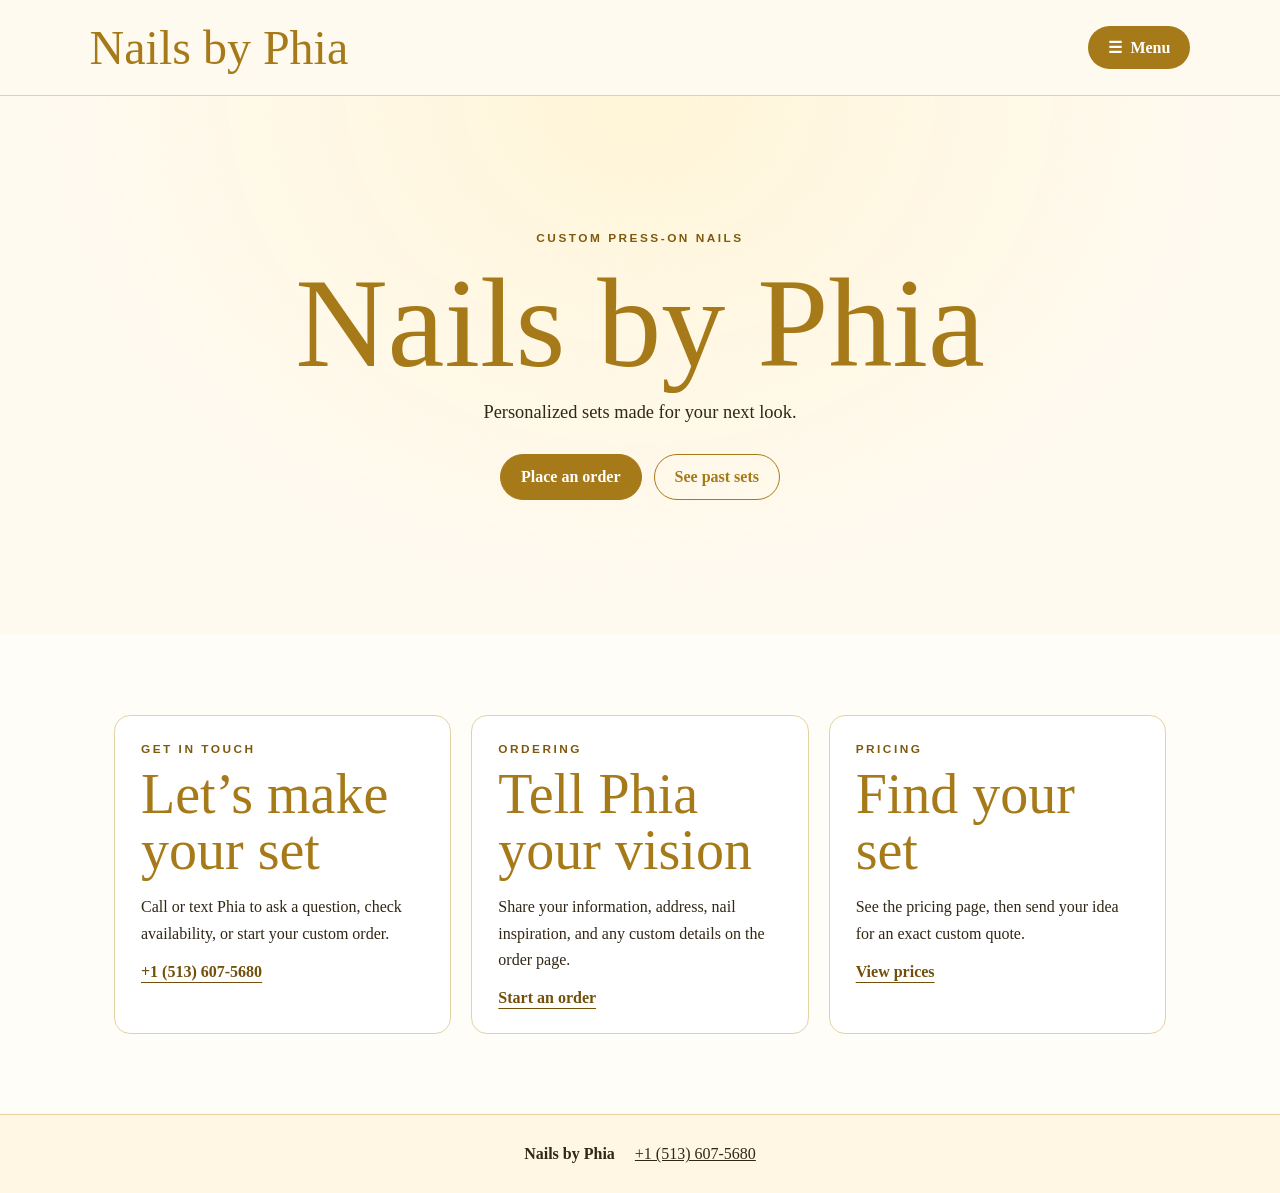
==== nails-by-phia/index.html @ 2a518c28 "Rename Nails by Phia site and add ordering pages" ====
<!DOCTYPE html>
<html lang="en">
<head>
  <meta charset="UTF-8">
  <meta name="viewport" content="width=device-width, initial-scale=1">
  <meta name="description" content="Custom press-on nails by Nails by Phia.">
  <title>Nails by Phia | Custom Press-On Nails</title>
  <link rel="stylesheet" href="styles.css">
</head>
<body>
  <header class="site-header">
    <a class="brand" href="index.html">Nails by Phia</a>
    <details class="site-menu"><summary><span aria-hidden="true">&#9776;</span>Menu</summary><nav aria-label="Nails by Phia menu"><a href="index.html" aria-current="page">Home</a><a href="prices/">Prices</a><a href="gallery/">Past sets</a><a href="order/">Place an order</a><a href="tel:+15136075680">Call or text Phia</a><a href="../index.html">Devastating Dobermans</a></nav></details>
  </header>
  <main>
    <section class="hero"><p class="eyebrow">Custom press-on nails</p><h1>Nails by Phia</h1><p>Personalized sets made for your next look.</p><div class="actions"><a class="button" href="order/">Place an order</a><a class="button button-light" href="gallery/">See past sets</a></div></section>
    <section class="content-grid" aria-label="Nails by Phia details">
      <article class="feature-card"><p class="eyebrow">Get in touch</p><h2>Let’s make your set</h2><p>Call or text Phia to ask a question, check availability, or start your custom order.</p><a class="text-link" href="tel:+15136075680">+1 (513) 607-5680</a></article>
      <article class="feature-card"><p class="eyebrow">Ordering</p><h2>Tell Phia your vision</h2><p>Share your information, address, nail inspiration, and any custom details on the order page.</p><a class="text-link" href="order/">Start an order</a></article>
      <article class="feature-card"><p class="eyebrow">Pricing</p><h2>Find your set</h2><p>See the pricing page, then send your idea for an exact custom quote.</p><a class="text-link" href="prices/">View prices</a></article>
    </section>
  </main>
  <footer><strong>Nails by Phia</strong><a href="tel:+15136075680">+1 (513) 607-5680</a></footer><script src="menu.js"></script>
</body>
</html>
---- nails-by-phia/styles.css ----
:root { --gold:#a77a19; --gold-light:#f7edcf; --ink:#312715; --paper:#fffdf7; --line:#e5d2a4; }
* { box-sizing:border-box; } html { scroll-behavior:smooth; } body { margin:0; background:var(--paper); color:var(--ink); font-family:Georgia,"Times New Roman",serif; }
.site-header { display:flex; align-items:center; justify-content:space-between; gap:20px; padding:20px 7%; border-bottom:1px solid var(--line); background:#fffaf0; }
.brand,h1,h2 { color:var(--gold); font-family:"Brush Script MT","Segoe Script","Lucida Handwriting",cursive; font-weight:400; }.brand { font-size:clamp(2rem,5vw,3rem); text-decoration:none; }.site-menu { position:relative; }.site-menu summary { list-style:none; padding:12px 20px; border-radius:999px; background:var(--gold); color:#fff; cursor:pointer; font-weight:bold; }.site-menu summary::-webkit-details-marker { display:none; }.site-menu summary span { margin-right:8px; }
.site-menu nav { position:absolute; z-index:3; top:calc(100% + 10px); right:0; display:flex; flex-direction:column; width:min(250px,calc(100vw - 48px)); padding:10px; border:1px solid var(--line); border-radius:14px; background:#fffdf7; box-shadow:0 12px 32px #31271520; }.site-menu nav a { padding:11px 13px; border-radius:8px; color:var(--ink); text-decoration:none; }.site-menu nav a:hover,.site-menu nav a[aria-current="page"] { background:var(--gold-light); }
.hero { padding:clamp(75px,12vw,135px) 24px; text-align:center; background:radial-gradient(ellipse at top,#fff5d8,transparent 65%),#fffaf0; }.eyebrow { margin:0; color:#7e5a0f; font:700 .74rem/1.2 Arial,sans-serif; letter-spacing:2.5px; text-transform:uppercase; }h1 { margin:18px 0 12px; font-size:clamp(4.5rem,12vw,8rem); line-height:.95; }h2 { margin:10px 0; font-size:clamp(2.4rem,5vw,3.5rem); line-height:1; }.hero>p:not(.eyebrow) { max-width:480px; margin:0 auto 26px; font-size:1.15rem; line-height:1.7; }.actions { display:flex; flex-wrap:wrap; justify-content:center; gap:12px; }
.button { display:inline-block; padding:13px 20px; border:1px solid var(--gold); border-radius:999px; background:var(--gold); color:white; text-decoration:none; font-weight:bold; cursor:pointer; }.button:hover { background:#805b0e; }.button-light { background:transparent; color:var(--gold); }.button-light:hover { color:#fff; }.content-grid,.page-content { max-width:1100px; margin:auto; padding:clamp(42px,8vw,80px) 24px; }.content-grid { display:grid; grid-template-columns:repeat(3,minmax(0,1fr)); gap:20px; }.feature-card,.panel,.price-card,.gallery-slot { padding:26px; border:1px solid var(--line); border-radius:16px; background:#fff; }.feature-card p:not(.eyebrow),.panel p,.price-card p,.gallery-slot p { line-height:1.65; }.text-link { color:#72500c; font-weight:bold; text-underline-offset:5px; }.page-intro { max-width:700px; margin:0 auto 38px; text-align:center; }.page-intro p { line-height:1.7; }.price-grid,.gallery-grid { display:grid; grid-template-columns:repeat(auto-fit,minmax(205px,1fr)); gap:18px; }.price-card h2 { font-size:2.1rem; }.price { display:block; color:var(--gold); font-size:1.15rem; font-weight:bold; }.notice { margin-top:28px; padding:18px; border-left:4px solid var(--gold); background:var(--gold-light); line-height:1.6; }
.order-form { display:grid; gap:18px; max-width:720px; margin:auto; }.form-row { display:grid; grid-template-columns:1fr 1fr; gap:18px; }label { display:grid; gap:8px; font-weight:bold; }input,textarea { width:100%; padding:12px; border:1px solid #cbb57e; border-radius:8px; background:#fffdf8; color:var(--ink); font:inherit; }textarea { min-height:130px; resize:vertical; }.form-note { margin:0; line-height:1.55; font-size:.92rem; }.gallery-slot { display:grid; min-height:285px; place-items:center; border:2px dashed var(--line); background:#fffaf0; text-align:center; }footer { display:flex; justify-content:center; gap:20px; padding:30px 24px; border-top:1px solid var(--line); background:#fff7e3; }footer a { color:var(--ink); }a:focus-visible,button:focus-visible,input:focus-visible,textarea:focus-visible,summary:focus-visible { outline:3px solid #72500c; outline-offset:4px; }@media(max-width:700px){.content-grid,.form-row { grid-template-columns:1fr; }.site-menu nav { left:50%; right:auto; transform:translateX(-50%); }}
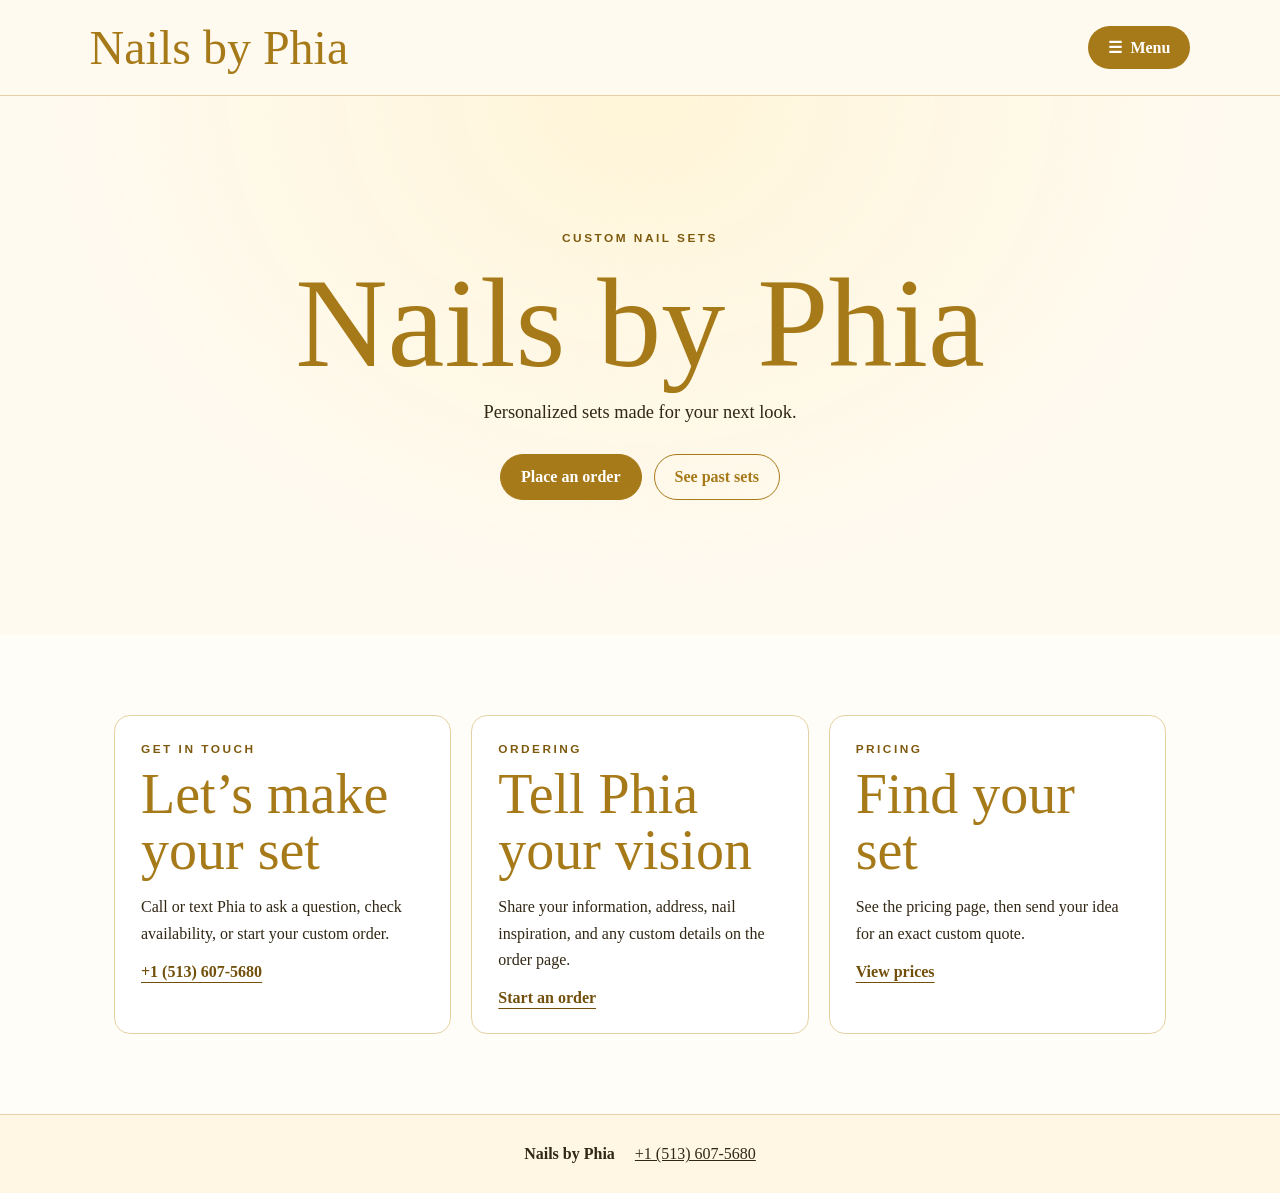
==== commit f5646bb5: "Rename Nails by Phia custom sets" ====
--- a/nails-by-phia/index.html
+++ b/nails-by-phia/index.html
@@ -3,8 +3,8 @@
 <head>
   <meta charset="UTF-8">
   <meta name="viewport" content="width=device-width, initial-scale=1">
-  <meta name="description" content="Custom press-on nails by Nails by Phia.">
-  <title>Nails by Phia | Custom Press-On Nails</title>
+  <meta name="description" content="Custom nail sets by Nails by Phia.">
+  <title>Nails by Phia | Custom Nail Sets</title>
   <link rel="stylesheet" href="styles.css">
 </head>
 <body>
@@ -13,7 +13,7 @@
     <details class="site-menu"><summary><span aria-hidden="true">&#9776;</span>Menu</summary><nav aria-label="Nails by Phia menu"><a href="index.html" aria-current="page">Home</a><a href="prices/">Prices</a><a href="gallery/">Past sets</a><a href="order/">Place an order</a><a href="tel:+15136075680">Call or text Phia</a><a href="../index.html">Devastating Dobermans</a></nav></details>
   </header>
   <main>
-    <section class="hero"><p class="eyebrow">Custom press-on nails</p><h1>Nails by Phia</h1><p>Personalized sets made for your next look.</p><div class="actions"><a class="button" href="order/">Place an order</a><a class="button button-light" href="gallery/">See past sets</a></div></section>
+    <section class="hero"><p class="eyebrow">Custom Nail Sets</p><h1>Nails by Phia</h1><p>Personalized sets made for your next look.</p><div class="actions"><a class="button" href="order/">Place an order</a><a class="button button-light" href="gallery/">See past sets</a></div></section>
     <section class="content-grid" aria-label="Nails by Phia details">
       <article class="feature-card"><p class="eyebrow">Get in touch</p><h2>Let’s make your set</h2><p>Call or text Phia to ask a question, check availability, or start your custom order.</p><a class="text-link" href="tel:+15136075680">+1 (513) 607-5680</a></article>
       <article class="feature-card"><p class="eyebrow">Ordering</p><h2>Tell Phia your vision</h2><p>Share your information, address, nail inspiration, and any custom details on the order page.</p><a class="text-link" href="order/">Start an order</a></article>
--- a/nails-by-phia/styles.css
+++ b/nails-by-phia/styles.css
@@ -5,4 +5,9 @@
 .site-menu nav { position:absolute; z-index:3; top:calc(100% + 10px); right:0; display:flex; flex-direction:column; width:min(250px,calc(100vw - 48px)); padding:10px; border:1px solid var(--line); border-radius:14px; background:#fffdf7; box-shadow:0 12px 32px #31271520; }.site-menu nav a { padding:11px 13px; border-radius:8px; color:var(--ink); text-decoration:none; }.site-menu nav a:hover,.site-menu nav a[aria-current="page"] { background:var(--gold-light); }
 .hero { padding:clamp(75px,12vw,135px) 24px; text-align:center; background:radial-gradient(ellipse at top,#fff5d8,transparent 65%),#fffaf0; }.eyebrow { margin:0; color:#7e5a0f; font:700 .74rem/1.2 Arial,sans-serif; letter-spacing:2.5px; text-transform:uppercase; }h1 { margin:18px 0 12px; font-size:clamp(4.5rem,12vw,8rem); line-height:.95; }h2 { margin:10px 0; font-size:clamp(2.4rem,5vw,3.5rem); line-height:1; }.hero>p:not(.eyebrow) { max-width:480px; margin:0 auto 26px; font-size:1.15rem; line-height:1.7; }.actions { display:flex; flex-wrap:wrap; justify-content:center; gap:12px; }
 .button { display:inline-block; padding:13px 20px; border:1px solid var(--gold); border-radius:999px; background:var(--gold); color:white; text-decoration:none; font-weight:bold; cursor:pointer; }.button:hover { background:#805b0e; }.button-light { background:transparent; color:var(--gold); }.button-light:hover { color:#fff; }.content-grid,.page-content { max-width:1100px; margin:auto; padding:clamp(42px,8vw,80px) 24px; }.content-grid { display:grid; grid-template-columns:repeat(3,minmax(0,1fr)); gap:20px; }.feature-card,.panel,.price-card,.gallery-slot { padding:26px; border:1px solid var(--line); border-radius:16px; background:#fff; }.feature-card p:not(.eyebrow),.panel p,.price-card p,.gallery-slot p { line-height:1.65; }.text-link { color:#72500c; font-weight:bold; text-underline-offset:5px; }.page-intro { max-width:700px; margin:0 auto 38px; text-align:center; }.page-intro p { line-height:1.7; }.price-grid,.gallery-grid { display:grid; grid-template-columns:repeat(auto-fit,minmax(205px,1fr)); gap:18px; }.price-card h2 { font-size:2.1rem; }.price { display:block; color:var(--gold); font-size:1.15rem; font-weight:bold; }.notice { margin-top:28px; padding:18px; border-left:4px solid var(--gold); background:var(--gold-light); line-height:1.6; }
-.order-form { display:grid; gap:18px; max-width:720px; margin:auto; }.form-row { display:grid; grid-template-columns:1fr 1fr; gap:18px; }label { display:grid; gap:8px; font-weight:bold; }input,textarea { width:100%; padding:12px; border:1px solid #cbb57e; border-radius:8px; background:#fffdf8; color:var(--ink); font:inherit; }textarea { min-height:130px; resize:vertical; }.form-note { margin:0; line-height:1.55; font-size:.92rem; }.gallery-slot { display:grid; min-height:285px; place-items:center; border:2px dashed var(--line); background:#fffaf0; text-align:center; }footer { display:flex; justify-content:center; gap:20px; padding:30px 24px; border-top:1px solid var(--line); background:#fff7e3; }footer a { color:var(--ink); }a:focus-visible,button:focus-visible,input:focus-visible,textarea:focus-visible,summary:focus-visible { outline:3px solid #72500c; outline-offset:4px; }@media(max-width:700px){.content-grid,.form-row { grid-template-columns:1fr; }.site-menu nav { left:50%; right:auto; transform:translateX(-50%); }}
+.order-form { display:grid; gap:18px; max-width:720px; margin:auto; }.form-row { display:grid; grid-template-columns:1fr 1fr; gap:18px; }label { display:grid; gap:8px; font-weight:bold; }input,textarea { width:100%; padding:12px; border:1px solid #cbb57e; border-radius:8px; background:#fffdf8; color:var(--ink); font:inherit; }textarea { min-height:130px; resize:vertical; }.form-note { margin:0; line-height:1.55; font-size:.92rem; }.gallery-card { overflow:hidden; border:1px solid var(--line); border-radius:16px; background:#fff; }.gallery-card img { display:block; width:100%; aspect-ratio:4/5; object-fit:cover; background:#fffaf0; }.gallery-card div { padding:18px; }.gallery-card h2 { margin:0 0 8px; font-size:2rem; }.gallery-card p { margin:0; color:#72500c; font-weight:bold; }footer { display:flex; justify-content:center; gap:20px; padding:30px 24px; border-top:1px solid var(--line); background:#fff7e3; }footer a { color:var(--ink); }a:focus-visible,button:focus-visible,input:focus-visible,textarea:focus-visible,summary:focus-visible { outline:3px solid #72500c; outline-offset:4px; }@media(max-width:700px){.content-grid,.form-row { grid-template-columns:1fr; }.site-menu nav { left:50%; right:auto; transform:translateX(-50%); }}
+:root { --gallery-gap:32px; }
+.gallery-grid { grid-template-columns:repeat(3,minmax(0,1fr)); gap:var(--gallery-gap); align-items:start; }
+.gallery-card img { object-fit:cover; object-position:center; }
+@media(max-width:900px){.gallery-grid { grid-template-columns:repeat(2,minmax(0,1fr)); --gallery-gap:24px; }}
+@media(max-width:600px){.gallery-grid { grid-template-columns:1fr; }}
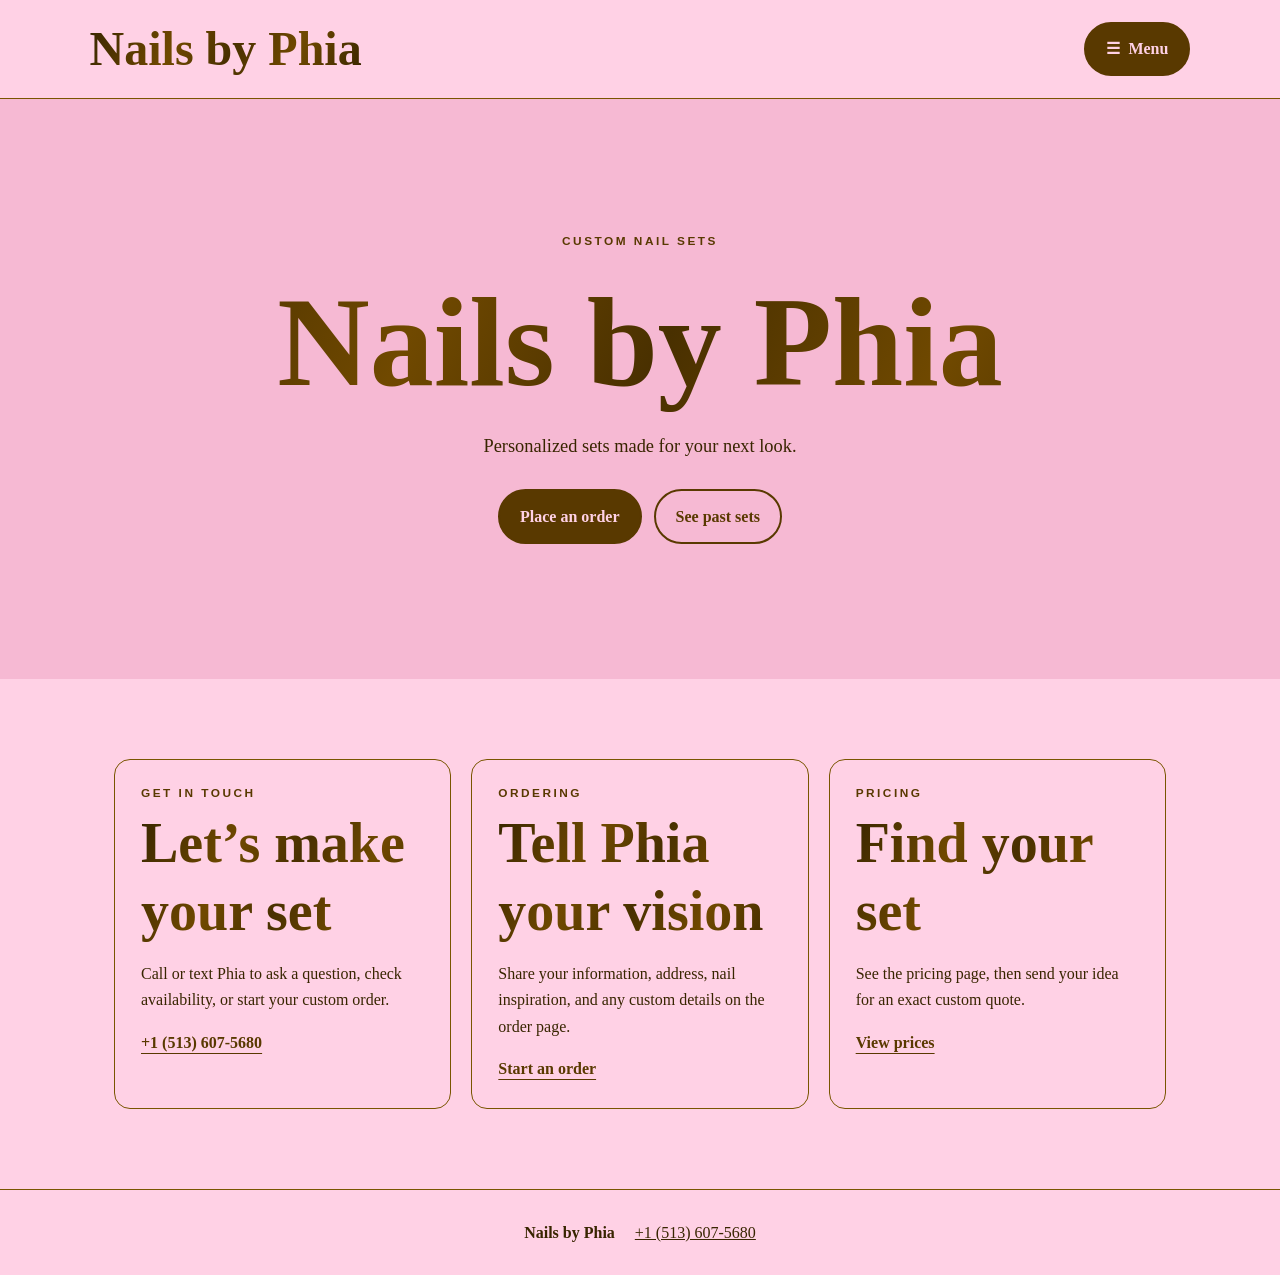
==== commit 6812bacd: "Improve Nails by Phia gold text contrast and accessibility" ====
--- a/nails-by-phia/index.html
+++ b/nails-by-phia/index.html
@@ -7,12 +7,12 @@
   <title>Nails by Phia | Custom Nail Sets</title>
   <link rel="stylesheet" href="styles.css">
 </head>
-<body>
+<body><a class="skip-link" href="#main-content">Skip to main content</a>
   <header class="site-header">
     <a class="brand" href="index.html">Nails by Phia</a>
     <details class="site-menu"><summary><span aria-hidden="true">&#9776;</span>Menu</summary><nav aria-label="Nails by Phia menu"><a href="index.html" aria-current="page">Home</a><a href="prices/">Prices</a><a href="gallery/">Past sets</a><a href="order/">Place an order</a><a href="tel:+15136075680">Call or text Phia</a><a href="../index.html">Devastating Dobermans</a></nav></details>
   </header>
-  <main>
+  <main id="main-content" tabindex="-1">
     <section class="hero"><p class="eyebrow">Custom Nail Sets</p><h1>Nails by Phia</h1><p>Personalized sets made for your next look.</p><div class="actions"><a class="button" href="order/">Place an order</a><a class="button button-light" href="gallery/">See past sets</a></div></section>
     <section class="content-grid" aria-label="Nails by Phia details">
       <article class="feature-card"><p class="eyebrow">Get in touch</p><h2>Let’s make your set</h2><p>Call or text Phia to ask a question, check availability, or start your custom order.</p><a class="text-link" href="tel:+15136075680">+1 (513) 607-5680</a></article>
--- a/nails-by-phia/styles.css
+++ b/nails-by-phia/styles.css
@@ -6,8 +6,38 @@
 .hero { padding:clamp(75px,12vw,135px) 24px; text-align:center; background:radial-gradient(ellipse at top,#fff5d8,transparent 65%),#fffaf0; }.eyebrow { margin:0; color:#7e5a0f; font:700 .74rem/1.2 Arial,sans-serif; letter-spacing:2.5px; text-transform:uppercase; }h1 { margin:18px 0 12px; font-size:clamp(4.5rem,12vw,8rem); line-height:.95; }h2 { margin:10px 0; font-size:clamp(2.4rem,5vw,3.5rem); line-height:1; }.hero>p:not(.eyebrow) { max-width:480px; margin:0 auto 26px; font-size:1.15rem; line-height:1.7; }.actions { display:flex; flex-wrap:wrap; justify-content:center; gap:12px; }
 .button { display:inline-block; padding:13px 20px; border:1px solid var(--gold); border-radius:999px; background:var(--gold); color:white; text-decoration:none; font-weight:bold; cursor:pointer; }.button:hover { background:#805b0e; }.button-light { background:transparent; color:var(--gold); }.button-light:hover { color:#fff; }.content-grid,.page-content { max-width:1100px; margin:auto; padding:clamp(42px,8vw,80px) 24px; }.content-grid { display:grid; grid-template-columns:repeat(3,minmax(0,1fr)); gap:20px; }.feature-card,.panel,.price-card,.gallery-slot { padding:26px; border:1px solid var(--line); border-radius:16px; background:#fff; }.feature-card p:not(.eyebrow),.panel p,.price-card p,.gallery-slot p { line-height:1.65; }.text-link { color:#72500c; font-weight:bold; text-underline-offset:5px; }.page-intro { max-width:700px; margin:0 auto 38px; text-align:center; }.page-intro p { line-height:1.7; }.price-grid,.gallery-grid { display:grid; grid-template-columns:repeat(auto-fit,minmax(205px,1fr)); gap:18px; }.price-card h2 { font-size:2.1rem; }.price { display:block; color:var(--gold); font-size:1.15rem; font-weight:bold; }.notice { margin-top:28px; padding:18px; border-left:4px solid var(--gold); background:var(--gold-light); line-height:1.6; }
 .order-form { display:grid; gap:18px; max-width:720px; margin:auto; }.form-row { display:grid; grid-template-columns:1fr 1fr; gap:18px; }label { display:grid; gap:8px; font-weight:bold; }input,textarea { width:100%; padding:12px; border:1px solid #cbb57e; border-radius:8px; background:#fffdf8; color:var(--ink); font:inherit; }textarea { min-height:130px; resize:vertical; }.form-note { margin:0; line-height:1.55; font-size:.92rem; }.gallery-card { overflow:hidden; border:1px solid var(--line); border-radius:16px; background:#fff; }.gallery-card img { display:block; width:100%; aspect-ratio:4/5; object-fit:cover; background:#fffaf0; }.gallery-card div { padding:18px; }.gallery-card h2 { margin:0 0 8px; font-size:2rem; }.gallery-card p { margin:0; color:#72500c; font-weight:bold; }footer { display:flex; justify-content:center; gap:20px; padding:30px 24px; border-top:1px solid var(--line); background:#fff7e3; }footer a { color:var(--ink); }a:focus-visible,button:focus-visible,input:focus-visible,textarea:focus-visible,summary:focus-visible { outline:3px solid #72500c; outline-offset:4px; }@media(max-width:700px){.content-grid,.form-row { grid-template-columns:1fr; }.site-menu nav { left:50%; right:auto; transform:translateX(-50%); }}
-:root { --gallery-gap:32px; }
-.gallery-grid { grid-template-columns:repeat(3,minmax(0,1fr)); gap:var(--gallery-gap); align-items:start; }
+:root { --gallery-gap:48px; }
+.gallery-grid { grid-template-columns:repeat(3,minmax(0,1fr)); column-gap:var(--gallery-gap); row-gap:56px; align-items:start; }
 .gallery-card img { object-fit:cover; object-position:center; }
-@media(max-width:900px){.gallery-grid { grid-template-columns:repeat(2,minmax(0,1fr)); --gallery-gap:24px; }}
-@media(max-width:600px){.gallery-grid { grid-template-columns:1fr; }}
+@media(max-width:900px){.gallery-grid { grid-template-columns:repeat(2,minmax(0,1fr)); --gallery-gap:32px; row-gap:40px; }}
+@media(max-width:600px){.gallery-grid { grid-template-columns:1fr; --gallery-gap:0; row-gap:32px; }}
+/* Every gold gradient stop maintains readable contrast on pink. */
+:root { --gold:#593900; --ink:#382500; --gold-light:#f6b9d3; --paper:#ffd1e5; --line:#795500; }
+body { line-height:1.6; }
+.site-header,footer { background:var(--paper); }
+.hero { background:var(--gold-light); }
+.site-menu nav,.feature-card,.panel,.price-card,.gallery-card { background:var(--paper); }
+.brand,h1,h2 { color:var(--gold); font-weight:700; line-height:1.2; }
+@supports (background-clip:text) or (-webkit-background-clip:text) {
+.brand,h1,h2 { background-image:linear-gradient(115deg,#382500 0%,#704900 32%,#493000 52%,#704900 74%,#382500 100%); background-clip:text; -webkit-background-clip:text; -webkit-text-fill-color:transparent; }
+}
+.eyebrow,.text-link,.price,.gallery-card p { color:var(--gold); }
+.button,.site-menu summary { background:var(--gold); color:var(--paper); border:2px solid var(--gold); font:inherit; font-weight:700; }
+.button-light { background:transparent; color:var(--gold); }
+.button:hover,.button-light:hover { background:#382500; color:var(--paper); }
+.site-menu nav a:hover,.site-menu nav a[aria-current="page"] { background:var(--gold-light); text-decoration:underline; text-underline-offset:4px; }
+input,textarea { background:#fff5fa; color:var(--ink); border:2px solid var(--line); min-width:0; }
+input::placeholder,textarea::placeholder { color:#654b36; opacity:1; }
+input[type="file"] { white-space:normal; overflow-wrap:anywhere; }
+input::file-selector-button { padding:8px; margin-right:8px; background:var(--gold); color:var(--paper); border:0; border-radius:4px; font:inherit; }
+a:focus-visible,button:focus-visible,input:focus-visible,textarea:focus-visible,summary:focus-visible { outline:3px solid #382500; outline-offset:4px; }
+.skip-link { position:absolute; top:8px; left:16px; z-index:10; padding:12px 18px; background:#382500; color:#fff5fa; transform:translateY(-200%); }
+.skip-link:focus { transform:translateY(0); }
+main:focus { outline:none; }
+.site-header>* { min-width:0; }
+.brand,h1,h2 { overflow-wrap:anywhere; }
+footer { flex-wrap:wrap; }
+@media(max-width:700px) { .site-header { gap:12px; padding:16px 20px; } .site-menu nav { left:auto; right:0; transform:none; } .site-menu summary { padding:10px 14px; } }
+@media(max-width:400px) { .panel { padding:16px; } h1 { font-size:3.25rem; } .brand { font-size:1.8rem; } }
+@media(prefers-reduced-motion:reduce) { html { scroll-behavior:auto; } }
+@media(forced-colors:active) { .brand,h1,h2 { background:none; -webkit-text-fill-color:currentColor; color:CanvasText; } .button,.site-menu summary { border:2px solid ButtonText; } }
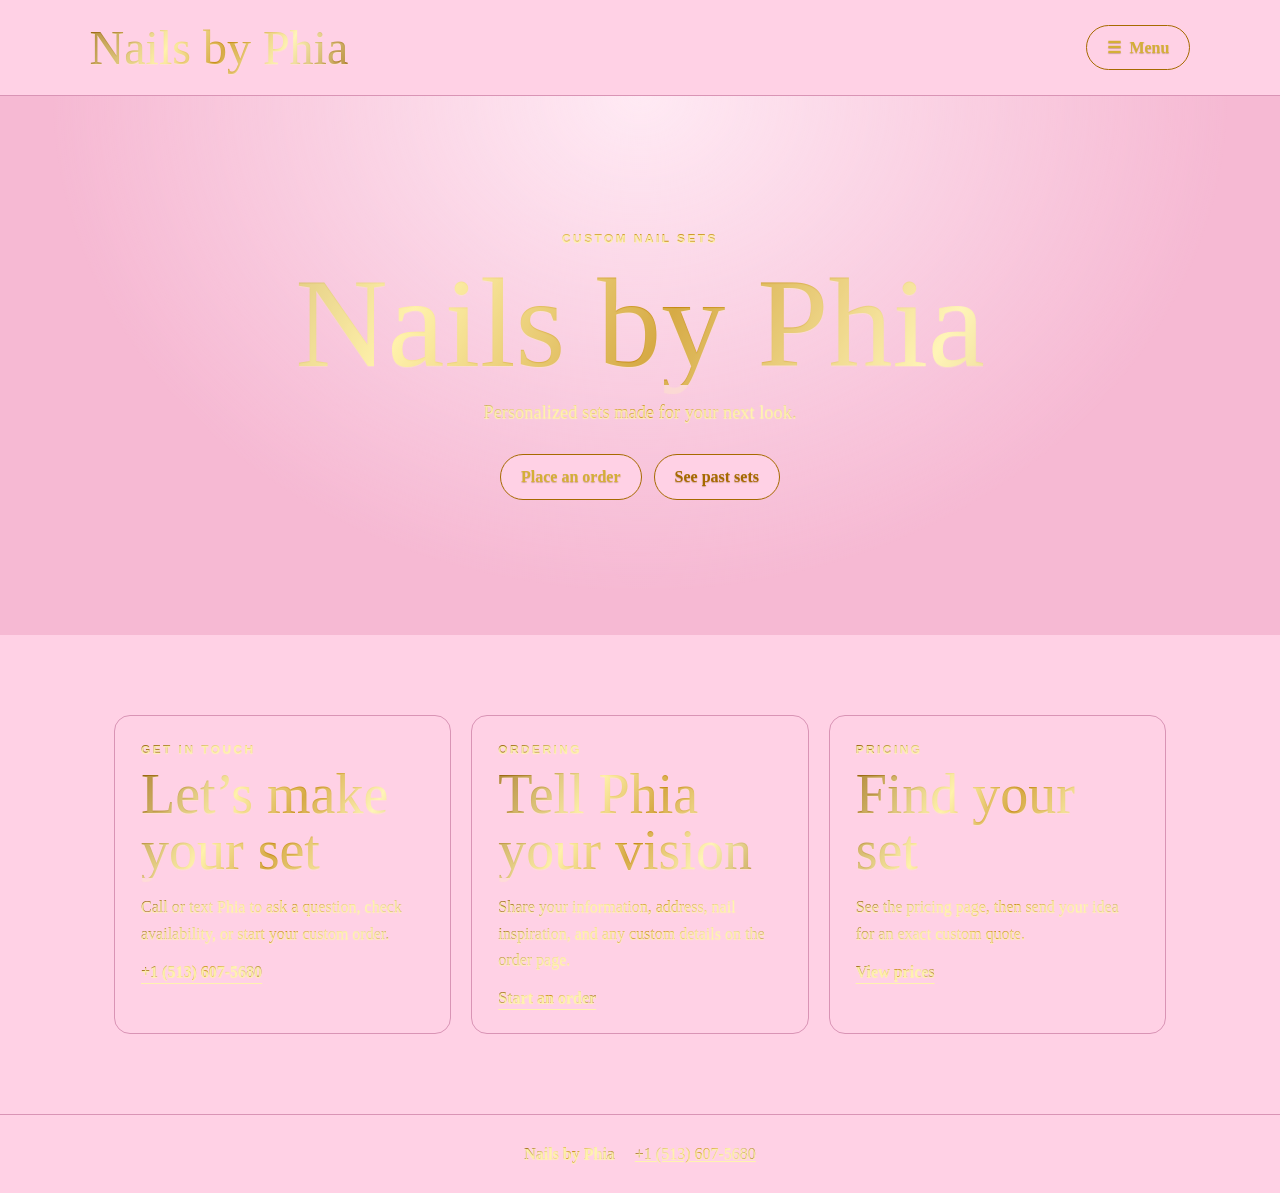
==== commit 7833a752: "Undo Section 508 additions and preserve current styling" ====
--- a/nails-by-phia/index.html
+++ b/nails-by-phia/index.html
@@ -7,12 +7,12 @@
   <title>Nails by Phia | Custom Nail Sets</title>
   <link rel="stylesheet" href="styles.css">
 </head>
-<body><a class="skip-link" href="#main-content">Skip to main content</a>
+<body>
   <header class="site-header">
     <a class="brand" href="index.html">Nails by Phia</a>
     <details class="site-menu"><summary><span aria-hidden="true">&#9776;</span>Menu</summary><nav aria-label="Nails by Phia menu"><a href="index.html" aria-current="page">Home</a><a href="prices/">Prices</a><a href="gallery/">Past sets</a><a href="order/">Place an order</a><a href="tel:+15136075680">Call or text Phia</a><a href="../index.html">Devastating Dobermans</a></nav></details>
   </header>
-  <main id="main-content" tabindex="-1">
+  <main>
     <section class="hero"><p class="eyebrow">Custom Nail Sets</p><h1>Nails by Phia</h1><p>Personalized sets made for your next look.</p><div class="actions"><a class="button" href="order/">Place an order</a><a class="button button-light" href="gallery/">See past sets</a></div></section>
     <section class="content-grid" aria-label="Nails by Phia details">
       <article class="feature-card"><p class="eyebrow">Get in touch</p><h2>Let’s make your set</h2><p>Call or text Phia to ask a question, check availability, or start your custom order.</p><a class="text-link" href="tel:+15136075680">+1 (513) 607-5680</a></article>
--- a/nails-by-phia/styles.css
+++ b/nails-by-phia/styles.css
@@ -11,33 +11,41 @@
 .gallery-card img { object-fit:cover; object-position:center; }
 @media(max-width:900px){.gallery-grid { grid-template-columns:repeat(2,minmax(0,1fr)); --gallery-gap:32px; row-gap:40px; }}
 @media(max-width:600px){.gallery-grid { grid-template-columns:1fr; --gallery-gap:0; row-gap:32px; }}
-/* Every gold gradient stop maintains readable contrast on pink. */
-:root { --gold:#593900; --ink:#382500; --gold-light:#f6b9d3; --paper:#ffd1e5; --line:#795500; }
-body { line-height:1.6; }
-.site-header,footer { background:var(--paper); }
-.hero { background:var(--gold-light); }
-.site-menu nav,.feature-card,.panel,.price-card,.gallery-card { background:var(--paper); }
-.brand,h1,h2 { color:var(--gold); font-weight:700; line-height:1.2; }
-@supports (background-clip:text) or (-webkit-background-clip:text) {
-.brand,h1,h2 { background-image:linear-gradient(115deg,#382500 0%,#704900 32%,#493000 52%,#704900 74%,#382500 100%); background-clip:text; -webkit-background-clip:text; -webkit-text-fill-color:transparent; }
-}
-.eyebrow,.text-link,.price,.gallery-card p { color:var(--gold); }
-.button,.site-menu summary { background:var(--gold); color:var(--paper); border:2px solid var(--gold); font:inherit; font-weight:700; }
-.button-light { background:transparent; color:var(--gold); }
-.button:hover,.button-light:hover { background:#382500; color:var(--paper); }
-.site-menu nav a:hover,.site-menu nav a[aria-current="page"] { background:var(--gold-light); text-decoration:underline; text-underline-offset:4px; }
-input,textarea { background:#fff5fa; color:var(--ink); border:2px solid var(--line); min-width:0; }
-input::placeholder,textarea::placeholder { color:#654b36; opacity:1; }
-input[type="file"] { white-space:normal; overflow-wrap:anywhere; }
-input::file-selector-button { padding:8px; margin-right:8px; background:var(--gold); color:var(--paper); border:0; border-radius:4px; font:inherit; }
-a:focus-visible,button:focus-visible,input:focus-visible,textarea:focus-visible,summary:focus-visible { outline:3px solid #382500; outline-offset:4px; }
-.skip-link { position:absolute; top:8px; left:16px; z-index:10; padding:12px 18px; background:#382500; color:#fff5fa; transform:translateY(-200%); }
-.skip-link:focus { transform:translateY(0); }
-main:focus { outline:none; }
-.site-header>* { min-width:0; }
-.brand,h1,h2 { overflow-wrap:anywhere; }
-footer { flex-wrap:wrap; }
-@media(max-width:700px) { .site-header { gap:12px; padding:16px 20px; } .site-menu nav { left:auto; right:0; transform:none; } .site-menu summary { padding:10px 14px; } }
-@media(max-width:400px) { .panel { padding:16px; } h1 { font-size:3.25rem; } .brand { font-size:1.8rem; } }
-@media(prefers-reduced-motion:reduce) { html { scroll-behavior:auto; } }
-@media(forced-colors:active) { .brand,h1,h2 { background:none; -webkit-text-fill-color:currentColor; color:CanvasText; } .button,.site-menu summary { border:2px solid ButtonText; } }+:root { --gold:#9b6500; --gold-light:#f1d37b; --paper:#fffaf0; --line:#c79a35; }
+.site-header { background:#f7e5b1; }
+.hero { background:radial-gradient(ellipse at top,#ffe8a2,transparent 65%),#d4a23a; }
+.hero h1 { color:#754900; }
+.hero .button-light { color:#754900; border-color:#754900; }
+:root { --gold:#a86f05; --gold-light:#ffe1ed; --paper:#ffd6e6; --line:#e59ab9; --ink:#845100; }
+body { background:#ffd6e6; color:var(--ink); }
+.site-header { background:#ffc2db; }
+.site-menu nav,.feature-card,.panel,.price-card,.gallery-card { background:#ffeaf2; }
+.hero { background:radial-gradient(ellipse at top,#ffeaf3,transparent 65%),#f3a6c6; }
+footer { background:#ffc2db; }
+.brand,h1,h2 { color:#b77b09; background:linear-gradient(120deg,#8e5800 0%,#fff0a6 35%,#c18309 56%,#fff3b8 74%,#925a00 100%); -webkit-background-clip:text; background-clip:text; -webkit-text-fill-color:transparent; text-shadow:0 1px 1px #fff4b850; }
+.eyebrow,.text-link,.gallery-card p { color:#9a6200; }
+.hero h1 { color:#b77b09; }
+.hero .button-light { color:#8e5800; border-color:#8e5800; }
+:root { --gold:#ffd700; --gold-light:#f1afd2; --paper:#e79ac3; --line:#ffd700; --ink:#ffd700; }
+body,.site-header,.site-menu nav,.feature-card,.panel,.price-card,.gallery-card,footer { background:#ff1493; color:#ffd700; }
+.hero { background:radial-gradient(ellipse at top,#ff66b9,transparent 65%),#e794c1; }
+.button,.button-light { background:#ff1493; border-color:#ffd700; color:#ffd700; }
+.button:hover,.button-light:hover,.site-menu nav a:hover,.site-menu nav a[aria-current="page"] { background:#ff5bb1; color:#ffd700; }
+input,textarea { background:#ff0088; border-color:#ffd700; color:#ffd700; }
+.gallery-card img { background:#ea8bbe; }
+.eyebrow,.text-link,.gallery-card p { color:#ffd700; }
+.hero .button-light { color:#ffd700; border-color:#ffd700; }
+.site-menu summary { background:#de91ba; border:1px solid #ffd700; color:#ffd700; }
+input::placeholder,textarea::placeholder { color:#ffd700; opacity:.85; }
+:root { --gold:#a66a00; --gold-light:#ffd1e5; --paper:#ffd1e5; --line:#d994b5; --ink:#a66a00; }
+body,.site-header,.site-menu nav,.feature-card,.panel,.price-card,.gallery-card,footer { background:#ffd1e5; color:#a66a00; }
+.hero { background:radial-gradient(ellipse at top,#ffeaf4,transparent 65%),#f6b9d3; }
+.button,.button-light,.site-menu summary { background:#ffd1e5; border-color:#a66a00; color:#a66a00; }
+.button:hover,.button-light:hover,.site-menu nav a:hover,.site-menu nav a[aria-current="page"] { background:#f6b9d3; color:#a66a00; }
+input,textarea { background:#ffd1e5; border-color:#a66a00; color:#a66a00; }
+.gallery-card img { background:#ffd1e5; }
+.eyebrow,.text-link,.gallery-card p,input::placeholder,textarea::placeholder,.hero .button-light { color:#a66a00; border-color:#a66a00; }
+:root { --gold:#d4af37; --ink:#b8860b; }
+body { color:#b8860b; text-shadow:0 1px 1px #fff3b0; }
+.brand,h1,h2,p,label,.price,.form-note,footer strong,footer a,.text-link { color:#8b6506; background-image:linear-gradient(120deg,#8e5800 0%,#fff0a6 32%,#c48912 52%,#fff4b8 74%,#925a00 100%); -webkit-background-clip:text; background-clip:text; -webkit-text-fill-color:transparent; }
+.site-menu summary,.site-menu nav a,.button,.button-light,input,textarea { color:#d4af37; text-shadow:0 1px 1px #7a480055; }
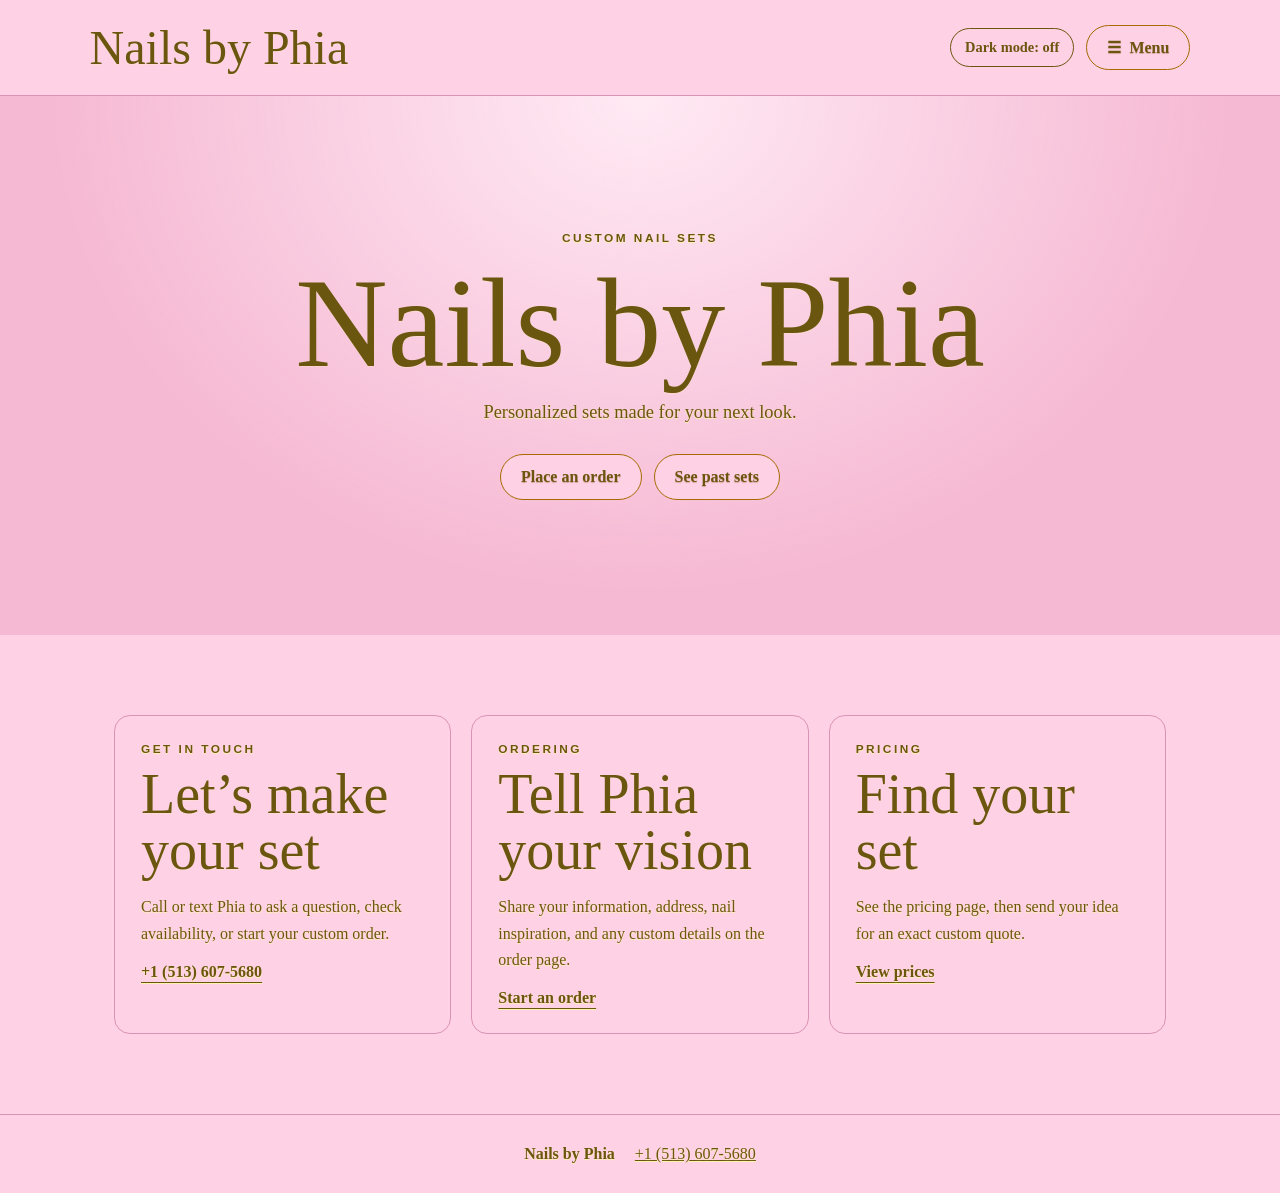
==== commit cd307c82: "Replace automatic Phia dark mode with saved manual toggle" ====
--- a/nails-by-phia/index.html
+++ b/nails-by-phia/index.html
@@ -6,11 +6,11 @@
   <meta name="description" content="Custom nail sets by Nails by Phia.">
   <title>Nails by Phia | Custom Nail Sets</title>
   <link rel="stylesheet" href="styles.css">
-</head>
+<script src="theme.js"></script></head>
 <body>
   <header class="site-header">
     <a class="brand" href="index.html">Nails by Phia</a>
-    <details class="site-menu"><summary><span aria-hidden="true">&#9776;</span>Menu</summary><nav aria-label="Nails by Phia menu"><a href="index.html" aria-current="page">Home</a><a href="prices/">Prices</a><a href="gallery/">Past sets</a><a href="order/">Place an order</a><a href="tel:+15136075680">Call or text Phia</a><a href="../index.html">Devastating Dobermans</a></nav></details>
+    <div class="header-controls"><button class="theme-toggle" type="button" aria-pressed="false">Dark mode: off</button><details class="site-menu"><summary><span aria-hidden="true">&#9776;</span>Menu</summary><nav aria-label="Nails by Phia menu"><a href="index.html" aria-current="page">Home</a><a href="prices/">Prices</a><a href="gallery/">Past sets</a><a href="order/">Place an order</a><a href="tel:+15136075680">Call or text Phia</a><a href="../index.html">Devastating Dobermans</a></nav></details></div>
   </header>
   <main>
     <section class="hero"><p class="eyebrow">Custom Nail Sets</p><h1>Nails by Phia</h1><p>Personalized sets made for your next look.</p><div class="actions"><a class="button" href="order/">Place an order</a><a class="button button-light" href="gallery/">See past sets</a></div></section>
--- a/nails-by-phia/styles.css
+++ b/nails-by-phia/styles.css
@@ -49,3 +49,32 @@
 body { color:#b8860b; text-shadow:0 1px 1px #fff3b0; }
 .brand,h1,h2,p,label,.price,.form-note,footer strong,footer a,.text-link { color:#8b6506; background-image:linear-gradient(120deg,#8e5800 0%,#fff0a6 32%,#c48912 52%,#fff4b8 74%,#925a00 100%); -webkit-background-clip:text; background-clip:text; -webkit-text-fill-color:transparent; }
 .site-menu summary,.site-menu nav a,.button,.button-light,input,textarea { color:#d4af37; text-shadow:0 1px 1px #7a480055; }
+
+/* The theme button controls dark mode independently of device settings. */
+:root { color-scheme:light; --text-gold:#6b5610; --gold:var(--text-gold); --ink:var(--text-gold); }
+body,body * { color:var(--text-gold); -webkit-text-fill-color:var(--text-gold) !important; }
+.brand,h1,h2,p,label,.price,.form-note,footer strong,footer a,.text-link { background-image:none; }
+a:hover,a:focus,a:visited,.button:hover,.button-light:hover,.site-menu nav a:hover,.site-menu nav a[aria-current="page"],.hero .button-light { color:var(--text-gold); }
+input::placeholder,textarea::placeholder { color:var(--text-gold); -webkit-text-fill-color:var(--text-gold); opacity:1; }
+input::file-selector-button { color:var(--text-gold); -webkit-text-fill-color:var(--text-gold); }
+.brand,.brand:hover,.brand:focus,.brand:visited { color:var(--text-gold); -webkit-text-fill-color:var(--text-gold); background:none; }
+:root[data-theme="dark"] { color-scheme:dark; --text-gold:#e2c66d; --paper:#24171e; --gold-light:#49303e; --line:#957c46; }
+:root[data-theme="dark"] body,:root[data-theme="dark"] .site-header,:root[data-theme="dark"] footer { background:var(--paper); }
+:root[data-theme="dark"] body,:root[data-theme="dark"] body * { text-shadow:none; }
+:root[data-theme="dark"] .hero { background:#35212d; }
+:root[data-theme="dark"] .site-menu nav,:root[data-theme="dark"] .feature-card,:root[data-theme="dark"] .panel,:root[data-theme="dark"] .price-card,:root[data-theme="dark"] .gallery-card,:root[data-theme="dark"] .gallery-slot { background:#30212a; border-color:var(--line); }
+:root[data-theme="dark"] .site-header,:root[data-theme="dark"] footer { border-color:var(--line); }
+:root[data-theme="dark"] .button,:root[data-theme="dark"] .button-light,:root[data-theme="dark"] .site-menu summary { background:#3d2934; border-color:var(--text-gold); }
+:root[data-theme="dark"] .button:hover,:root[data-theme="dark"] .button-light:hover,:root[data-theme="dark"] .site-menu nav a:hover,:root[data-theme="dark"] .site-menu nav a[aria-current="page"] { background:var(--gold-light); }
+:root[data-theme="dark"] input,:root[data-theme="dark"] textarea { background:#21171d; border-color:var(--line); }
+:root[data-theme="dark"] input::file-selector-button { background:#49303e; border:1px solid var(--line); border-radius:4px; }
+:root[data-theme="dark"] .notice { background:#3d2934; border-color:var(--text-gold); }
+:root[data-theme="dark"] .gallery-card img { background:#30212a; }
+:root[data-theme="dark"] a:focus-visible,:root[data-theme="dark"] button:focus-visible,:root[data-theme="dark"] input:focus-visible,:root[data-theme="dark"] textarea:focus-visible,:root[data-theme="dark"] summary:focus-visible { outline-color:var(--text-gold); }
+
+.theme-toggle { padding:10px 14px; border:1px solid var(--text-gold); border-radius:999px; background:transparent; color:var(--text-gold); font:700 .9rem Georgia,serif; cursor:pointer; white-space:nowrap; }
+.theme-toggle:hover { background:var(--gold-light); }
+.theme-toggle:focus-visible { outline:3px solid var(--text-gold); outline-offset:3px; }
+.site-header { flex-wrap:wrap; }
+.header-controls { display:flex; align-items:center; gap:12px; }
+.theme-toolbar { display:flex; justify-content:flex-end; padding:20px 7% 0; }
